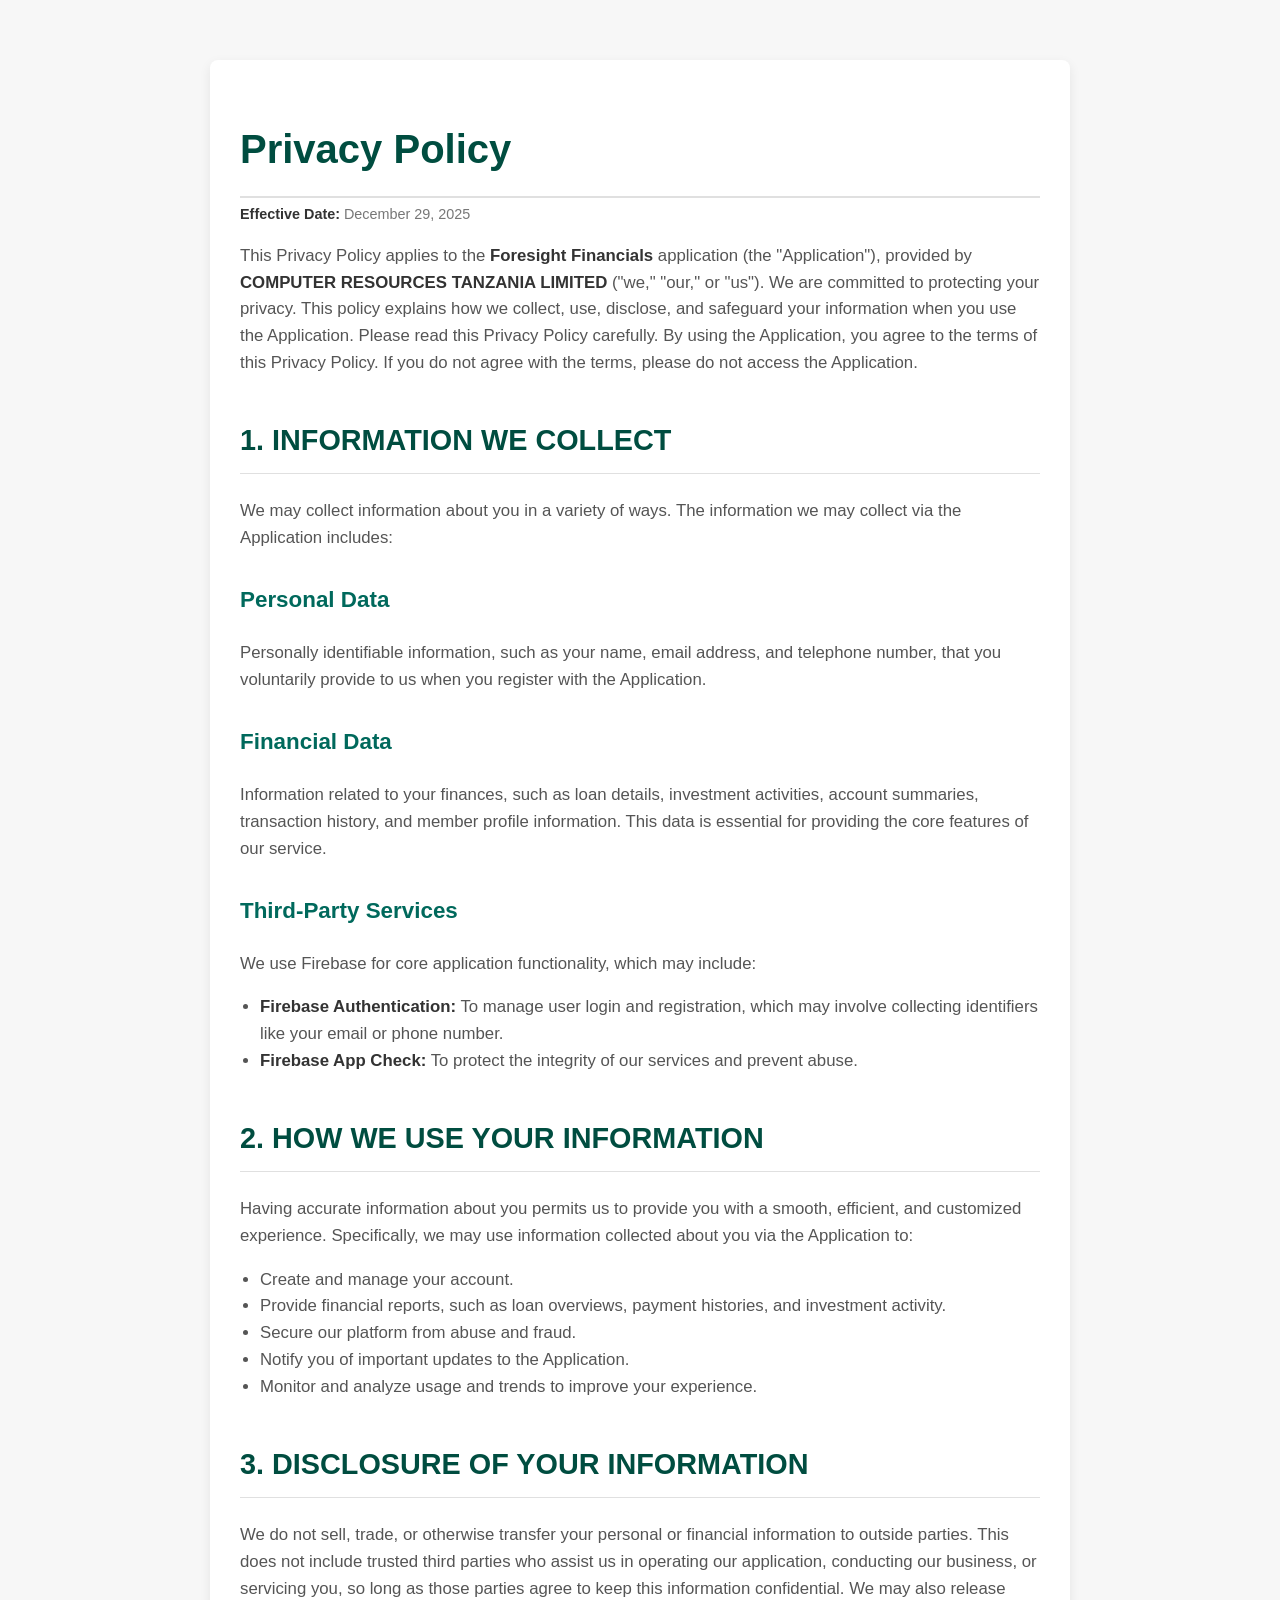
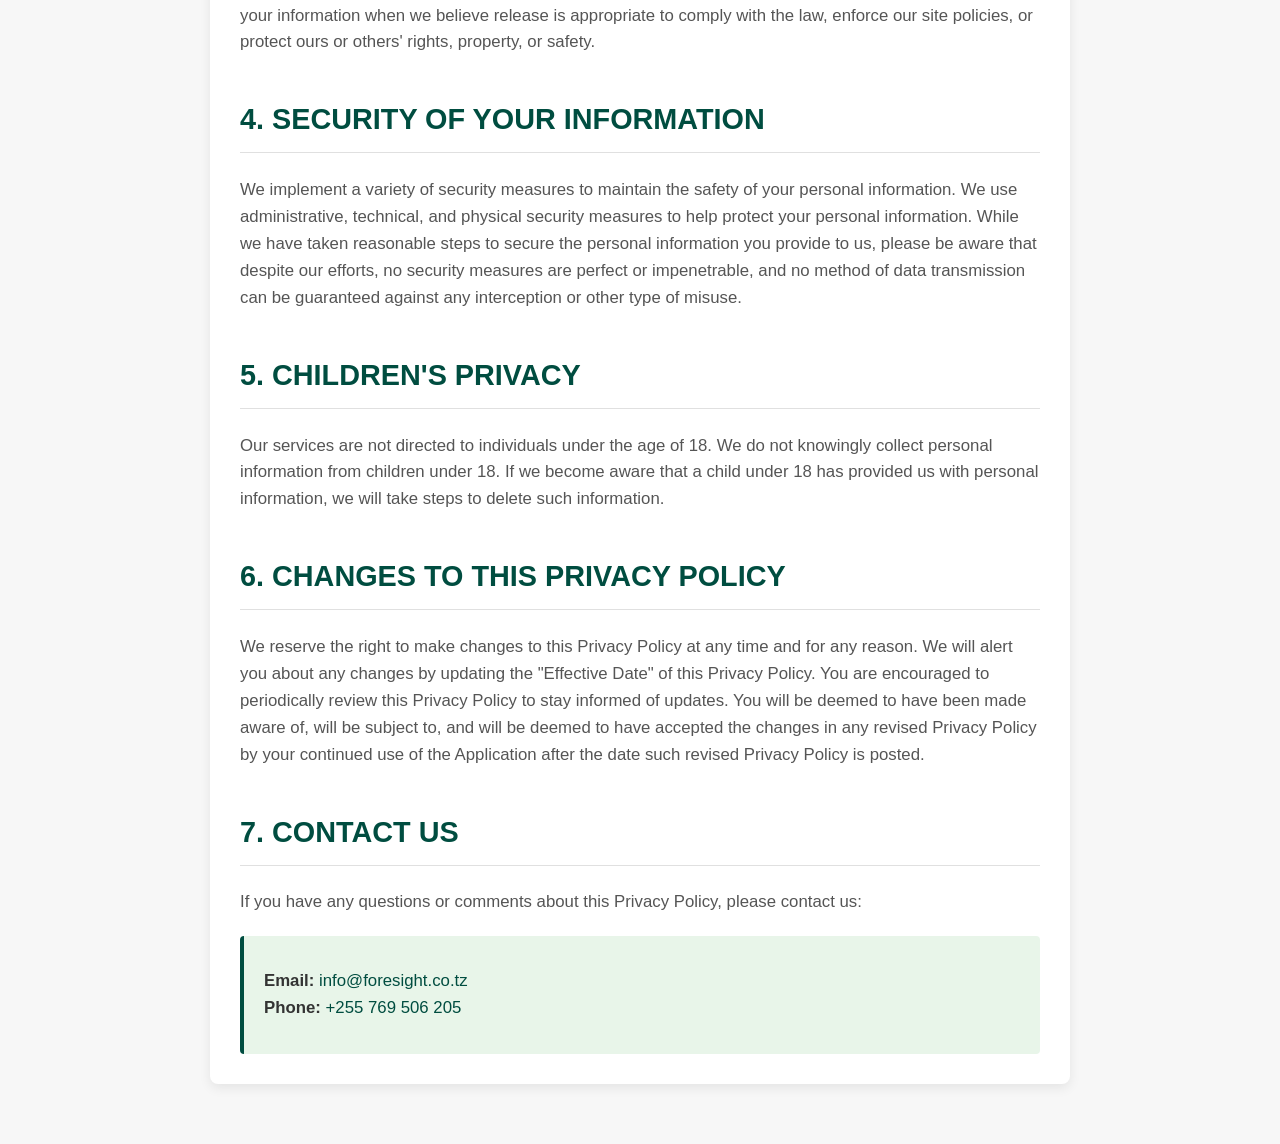
==== docs/common/index.html @ 89adc868 "chore: Move privacy policies to docs directory - Relocate common/index.html to docs/common/index.htm" ====
<!DOCTYPE html>
<html lang="en">
<head>
    <meta charset="UTF-8">
    <meta name="viewport" content="width=device-width, initial-scale=1.0">
    <title>Privacy Policy</title>
    <style>
        body {
            font-family: -apple-system, BlinkMacSystemFont, "Segoe UI", Roboto, "Helvetica Neue", Arial, sans-serif;
            line-height: 1.6;
            color: #333;
            background-color: #f7f7f7;
            margin: 0;
            padding: 20px;
        }
        .container {
            max-width: 800px;
            margin: 40px auto;
            padding: 30px;
            background-color: #ffffff;
            border-radius: 8px;
            box-shadow: 0 4px 12px rgba(0,0,0,0.08);
        }
        h1, h2, h3 {
            color: #004d40;
            font-weight: 600;
        }
        h1 {
            font-size: 2.5em;
            border-bottom: 2px solid #e0e0e0;
            padding-bottom: 15px;
            margin-bottom: 20px;
        }
        h2 {
            font-size: 1.8em;
            margin-top: 40px;
            border-bottom: 1px solid #e0e0e0;
            padding-bottom: 10px;
        }
        h3 {
            font-size: 1.4em;
            color: #00695c;
            margin-top: 30px;
        }
        p, li {
            font-size: 1.05em;
            color: #555;
        }
        ul {
            list-style-type: disc;
            padding-left: 20px;
        }
        strong {
            color: #333;
        }
        .last-updated {
            font-size: 0.9em;
            color: #777;
            margin-top: -15px;
        }
        .contact-info {
            background-color: #e8f5e9;
            border-left: 4px solid #004d40;
            padding: 15px 20px;
            margin-top: 20px;
            border-radius: 4px;
        }
        .contact-info a {
            color: #004d40;
            text-decoration: none;
        }
        .contact-info a:hover {
            text-decoration: underline;
        }
    </style>
</head>
<body>
    <div class="container">
        <h1>Privacy Policy</h1>
        <p class="last-updated"><strong>Effective Date:</strong> December 29, 2025</p>

        <p>This Privacy Policy applies to the <strong>Foresight Financials</strong> application (the "Application"), provided by <strong>COMPUTER RESOURCES TANZANIA LIMITED</strong> ("we," "our," or "us"). We are committed to protecting your privacy. This policy explains how we collect, use, disclose, and safeguard your information when you use the Application. Please read this Privacy Policy carefully. By using the Application, you agree to the terms of this Privacy Policy. If you do not agree with the terms, please do not access the Application.</p>
        
        <h2>1. INFORMATION WE COLLECT</h2>
        <p>We may collect information about you in a variety of ways. The information we may collect via the Application includes:</p>
        
        <h3>Personal Data</h3>
        <p>Personally identifiable information, such as your name, email address, and telephone number, that you voluntarily provide to us when you register with the Application.</p>

        <h3>Financial Data</h3>
        <p>Information related to your finances, such as loan details, investment activities, account summaries, transaction history, and member profile information. This data is essential for providing the core features of our service.</p>

        <h3>Third-Party Services</h3>
        <p>We use Firebase for core application functionality, which may include:</p>
        <ul>
            <li><strong>Firebase Authentication:</strong> To manage user login and registration, which may involve collecting identifiers like your email or phone number.</li>
            <li><strong>Firebase App Check:</strong> To protect the integrity of our services and prevent abuse.</li>
        </ul>

        <h2>2. HOW WE USE YOUR INFORMATION</h2>
        <p>Having accurate information about you permits us to provide you with a smooth, efficient, and customized experience. Specifically, we may use information collected about you via the Application to:</p>
        <ul>
            <li>Create and manage your account.</li>
            <li>Provide financial reports, such as loan overviews, payment histories, and investment activity.</li>
            <li>Secure our platform from abuse and fraud.</li>
            <li>Notify you of important updates to the Application.</li>
            <li>Monitor and analyze usage and trends to improve your experience.</li>
        </ul>

        <h2>3. DISCLOSURE OF YOUR INFORMATION</h2>
        <p>We do not sell, trade, or otherwise transfer your personal or financial information to outside parties. This does not include trusted third parties who assist us in operating our application, conducting our business, or servicing you, so long as those parties agree to keep this information confidential. We may also release your information when we believe release is appropriate to comply with the law, enforce our site policies, or protect ours or others' rights, property, or safety.</p>

        <h2>4. SECURITY OF YOUR INFORMATION</h2>
        <p>We implement a variety of security measures to maintain the safety of your personal information. We use administrative, technical, and physical security measures to help protect your personal information. While we have taken reasonable steps to secure the personal information you provide to us, please be aware that despite our efforts, no security measures are perfect or impenetrable, and no method of data transmission can be guaranteed against any interception or other type of misuse.</p>

        <h2>5. CHILDREN'S PRIVACY</h2>
        <p>Our services are not directed to individuals under the age of 18. We do not knowingly collect personal information from children under 18. If we become aware that a child under 18 has provided us with personal information, we will take steps to delete such information.</p>
        
        <h2>6. CHANGES TO THIS PRIVACY POLICY</h2>
        <p>We reserve the right to make changes to this Privacy Policy at any time and for any reason. We will alert you about any changes by updating the "Effective Date" of this Privacy Policy. You are encouraged to periodically review this Privacy Policy to stay informed of updates. You will be deemed to have been made aware of, will be subject to, and will be deemed to have accepted the changes in any revised Privacy Policy by your continued use of the Application after the date such revised Privacy Policy is posted.</p>
        
        <h2>7. CONTACT US</h2>
        <p>If you have any questions or comments about this Privacy Policy, please contact us:</p>
        <div class="contact-info">
             <p><strong>Email:</strong> <a href="mailto:info@foresight.co.tz">info@foresight.co.tz</a><br>
                <strong>Phone:</strong> <a href="tel:+255769506205">+255 769 506 205</a></p>
        </div>
    </div>
</body>
</html>
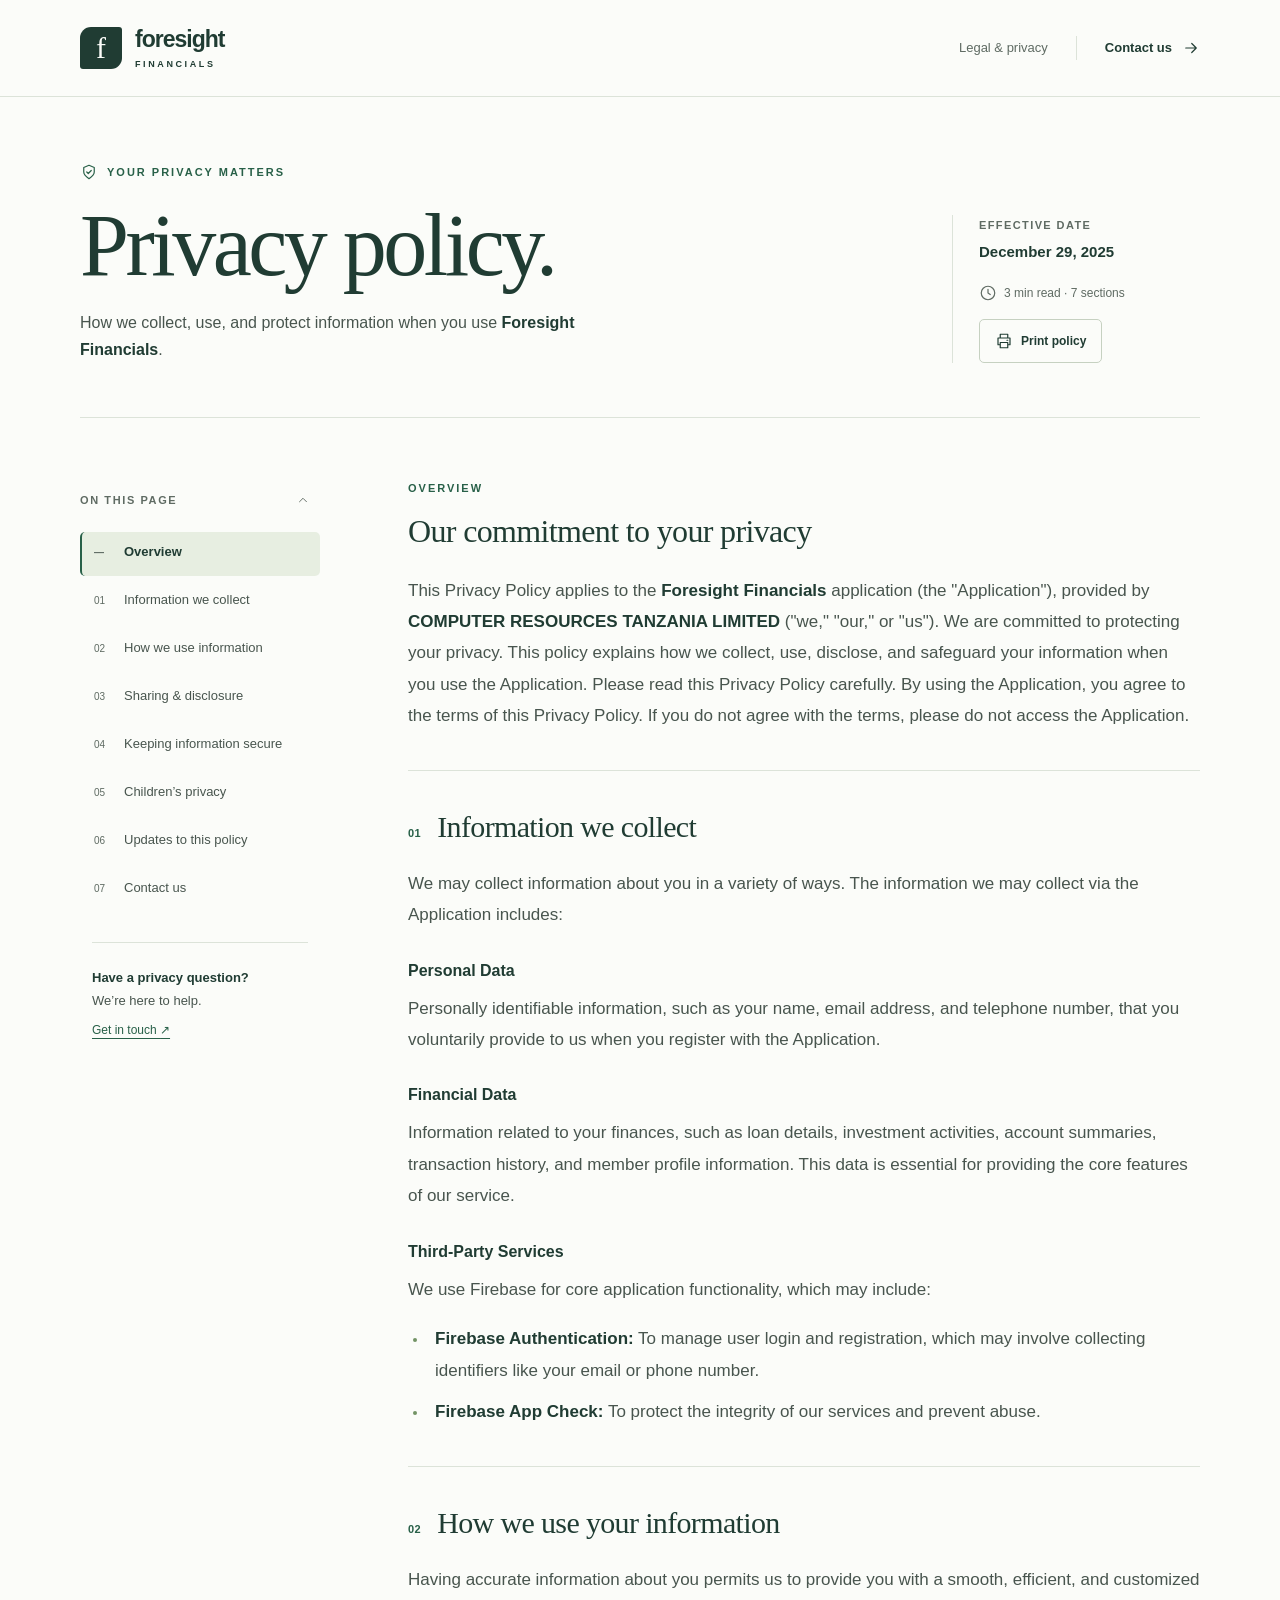
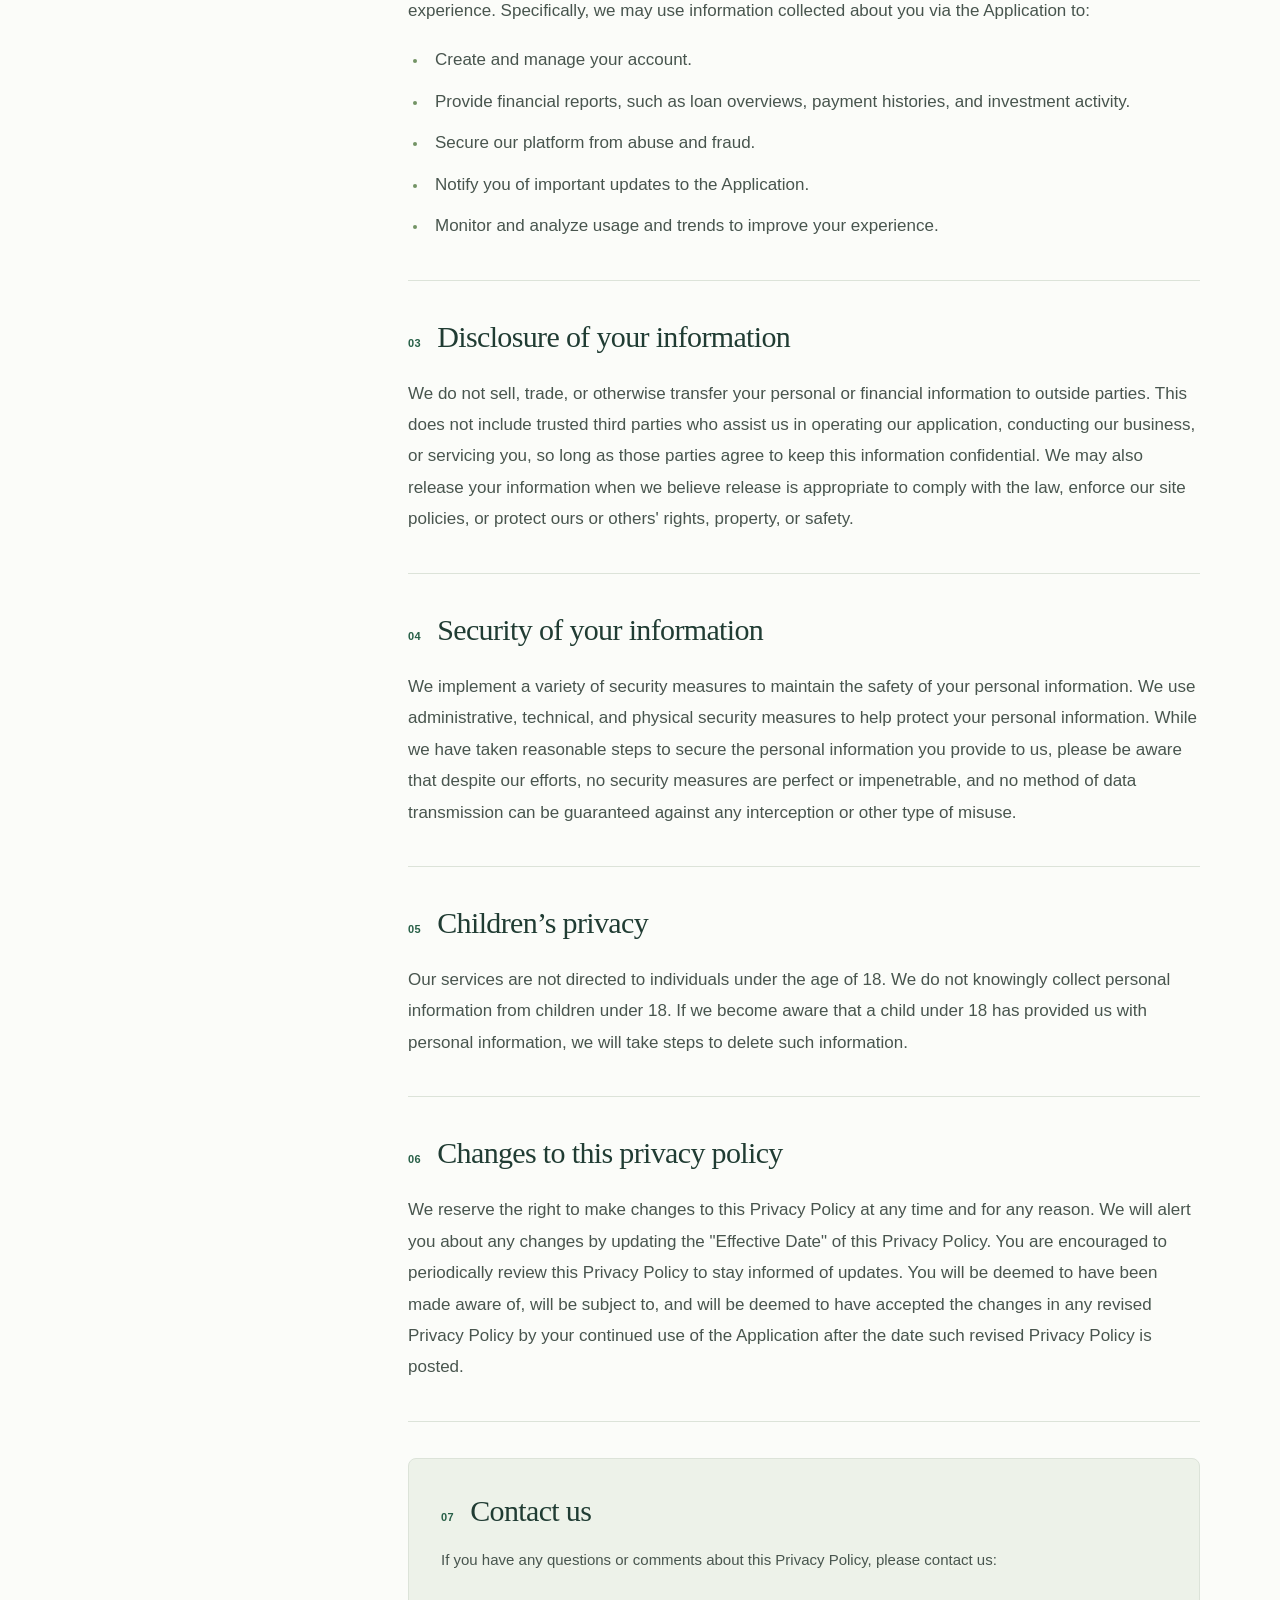
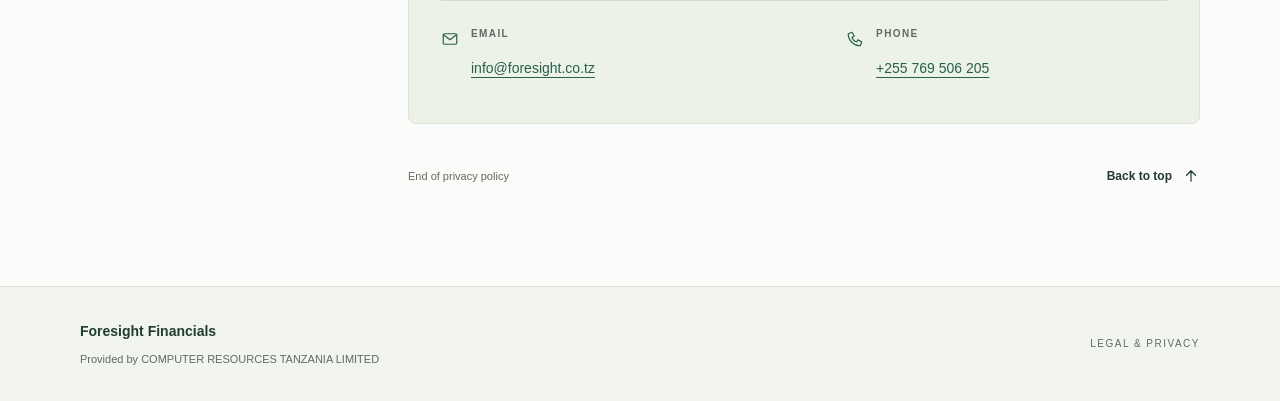
==== commit a7b99c1f: "feat: redesign policy pages with shared responsive styling" ====
--- a/docs/common/index.html
+++ b/docs/common/index.html
@@ -3,128 +3,178 @@
 <head>
     <meta charset="UTF-8">
     <meta name="viewport" content="width=device-width, initial-scale=1.0">
-    <title>Privacy Policy</title>
-    <style>
-        body {
-            font-family: -apple-system, BlinkMacSystemFont, "Segoe UI", Roboto, "Helvetica Neue", Arial, sans-serif;
-            line-height: 1.6;
-            color: #333;
-            background-color: #f7f7f7;
-            margin: 0;
-            padding: 20px;
-        }
-        .container {
-            max-width: 800px;
-            margin: 40px auto;
-            padding: 30px;
-            background-color: #ffffff;
-            border-radius: 8px;
-            box-shadow: 0 4px 12px rgba(0,0,0,0.08);
-        }
-        h1, h2, h3 {
-            color: #004d40;
-            font-weight: 600;
-        }
-        h1 {
-            font-size: 2.5em;
-            border-bottom: 2px solid #e0e0e0;
-            padding-bottom: 15px;
-            margin-bottom: 20px;
-        }
-        h2 {
-            font-size: 1.8em;
-            margin-top: 40px;
-            border-bottom: 1px solid #e0e0e0;
-            padding-bottom: 10px;
-        }
-        h3 {
-            font-size: 1.4em;
-            color: #00695c;
-            margin-top: 30px;
-        }
-        p, li {
-            font-size: 1.05em;
-            color: #555;
-        }
-        ul {
-            list-style-type: disc;
-            padding-left: 20px;
-        }
-        strong {
-            color: #333;
-        }
-        .last-updated {
-            font-size: 0.9em;
-            color: #777;
-            margin-top: -15px;
-        }
-        .contact-info {
-            background-color: #e8f5e9;
-            border-left: 4px solid #004d40;
-            padding: 15px 20px;
-            margin-top: 20px;
-            border-radius: 4px;
-        }
-        .contact-info a {
-            color: #004d40;
-            text-decoration: none;
-        }
-        .contact-info a:hover {
-            text-decoration: underline;
-        }
-    </style>
+    <meta name="description" content="Read the privacy policy for Foresight Financials, including how personal and financial information is collected, used, shared, and protected.">
+    <meta name="theme-color" content="#203c33">
+    <title>Privacy Policy | Foresight Financials</title>
+    <link rel="icon" href="../assets/favicon.svg" type="image/svg+xml">
+    <link rel="stylesheet" href="../assets/policy.css">
+    <script src="../assets/policy.js" defer></script>
 </head>
-<body>
-    <div class="container">
-        <h1>Privacy Policy</h1>
-        <p class="last-updated"><strong>Effective Date:</strong> December 29, 2025</p>
+<body id="top">
+    <a class="skip-link" href="#main-content">Skip to policy</a>
+    <header class="site-header">
+        <div class="wrap header-inner">
+            <a class="brand" href="../common/" aria-label="Foresight Financials privacy policy">
+                <span class="brand-mark" aria-hidden="true">f</span>
+                <span class="brand-name">foresight<small>Financials</small></span>
+            </a>
+            <div class="header-links">
+                <span class="header-label">Legal &amp; privacy</span>
+                <a class="text-link" href="#contact">Contact us <svg class="icon" viewBox="0 0 24 24" aria-hidden="true"><path d="M5 12h14m-6-6 6 6-6 6"/></svg></a>
+            </div>
+        </div>
+    </header>
 
-        <p>This Privacy Policy applies to the <strong>Foresight Financials</strong> application (the "Application"), provided by <strong>COMPUTER RESOURCES TANZANIA LIMITED</strong> ("we," "our," or "us"). We are committed to protecting your privacy. This policy explains how we collect, use, disclose, and safeguard your information when you use the Application. Please read this Privacy Policy carefully. By using the Application, you agree to the terms of this Privacy Policy. If you do not agree with the terms, please do not access the Application.</p>
-        
-        <h2>1. INFORMATION WE COLLECT</h2>
-        <p>We may collect information about you in a variety of ways. The information we may collect via the Application includes:</p>
-        
-        <h3>Personal Data</h3>
-        <p>Personally identifiable information, such as your name, email address, and telephone number, that you voluntarily provide to us when you register with the Application.</p>
+    <main id="main-content" tabindex="-1">
+        <div class="wrap">
+            <header class="hero" aria-labelledby="policy-title">
+                <p class="eyebrow"><svg class="icon" viewBox="0 0 24 24" aria-hidden="true"><path d="m12 3 7 3v6c0 4-7 9-7 9s-7-5-7-9V6z"/><path d="m9 12 2 2 4-4"/></svg> Your privacy matters</p>
+                <div class="hero-grid">
+                    <div>
+                        <h1 id="policy-title">Privacy policy.</h1>
+                        <p class="hero-description">How we collect, use, and protect information when you use <span class="application-name">Foresight Financials</span>.</p>
+                    </div>
+                    <div class="policy-meta">
+                        <dl>
+                            <dt>Effective date</dt>
+                            <dd><time datetime="2025-12-29">December 29, 2025</time></dd>
+                        </dl>
+                        <p class="reading-time"><svg class="icon" viewBox="0 0 24 24" aria-hidden="true"><circle cx="12" cy="12" r="9"/><path d="M12 7v5l3 2"/></svg> 3 min read · 7 sections</p>
+                        <button class="print-button" type="button" data-print hidden><svg class="icon" viewBox="0 0 24 24" aria-hidden="true"><path d="M7 8V3h10v5M7 17H4V8h16v9h-3M7 14h10v7H7z"/><path d="M16 11h1"/></svg> Print policy</button>
+                    </div>
+                </div>
+            </header>
 
-        <h3>Financial Data</h3>
-        <p>Information related to your finances, such as loan details, investment activities, account summaries, transaction history, and member profile information. This data is essential for providing the core features of our service.</p>
+            <div class="reading-layout">
+                <aside class="sidebar" aria-label="Policy navigation">
+                    <details class="contents" open>
+                        <summary>On this page <svg class="icon" viewBox="0 0 24 24" aria-hidden="true"><path d="m6 9 6 6 6-6"/></svg></summary>
+                        <nav aria-label="Policy sections">
+                            <ol>
+                        <li><a href="#overview" aria-current="location"><span class="nav-number" aria-hidden="true">—</span><span>Overview</span></a></li>
+                        <li><a href="#information-we-collect"><span class="nav-number" aria-hidden="true">01</span><span>Information we collect</span></a></li>
+                        <li><a href="#how-we-use-information"><span class="nav-number" aria-hidden="true">02</span><span>How we use information</span></a></li>
+                        <li><a href="#disclosure"><span class="nav-number" aria-hidden="true">03</span><span>Sharing & disclosure</span></a></li>
+                        <li><a href="#security"><span class="nav-number" aria-hidden="true">04</span><span>Keeping information secure</span></a></li>
+                        <li><a href="#children"><span class="nav-number" aria-hidden="true">05</span><span>Children’s privacy</span></a></li>
+                        <li><a href="#policy-changes"><span class="nav-number" aria-hidden="true">06</span><span>Updates to this policy</span></a></li>
+                        <li><a href="#contact"><span class="nav-number" aria-hidden="true">07</span><span>Contact us</span></a></li>
+                            </ol>
+                        </nav>
+                    </details>
+                    <div class="sidebar-note">
+                        <p><strong>Have a privacy question?</strong><br>We’re here to help.</p>
+                        <a href="#contact">Get in touch <span aria-hidden="true">↗</span></a>
+                    </div>
+                </aside>
 
-        <h3>Third-Party Services</h3>
-        <p>We use Firebase for core application functionality, which may include:</p>
-        <ul>
-            <li><strong>Firebase Authentication:</strong> To manage user login and registration, which may involve collecting identifiers like your email or phone number.</li>
-            <li><strong>Firebase App Check:</strong> To protect the integrity of our services and prevent abuse.</li>
-        </ul>
+                <article class="policy-document" aria-label="Foresight Financials privacy policy">
+                    <section class="policy-section overview" id="overview" aria-labelledby="overview-title" tabindex="-1">
+                        <p class="eyebrow">Overview</p>
+                        <h2 id="overview-title">Our commitment to your privacy</h2>
+                        <p>This Privacy Policy applies to the <strong>Foresight Financials</strong> application (the "Application"), provided by <strong>COMPUTER RESOURCES TANZANIA LIMITED</strong> ("we," "our," or "us"). We are committed to protecting your privacy. This policy explains how we collect, use, disclose, and safeguard your information when you use the Application. Please read this Privacy Policy carefully. By using the Application, you agree to the terms of this Privacy Policy. If you do not agree with the terms, please do not access the Application.</p>
+                    </section>
 
-        <h2>2. HOW WE USE YOUR INFORMATION</h2>
-        <p>Having accurate information about you permits us to provide you with a smooth, efficient, and customized experience. Specifically, we may use information collected about you via the Application to:</p>
-        <ul>
-            <li>Create and manage your account.</li>
-            <li>Provide financial reports, such as loan overviews, payment histories, and investment activity.</li>
-            <li>Secure our platform from abuse and fraud.</li>
-            <li>Notify you of important updates to the Application.</li>
-            <li>Monitor and analyze usage and trends to improve your experience.</li>
-        </ul>
+                <section class="policy-section" id="information-we-collect" aria-labelledby="information-we-collect-title" tabindex="-1">
+                    <div class="section-heading">
+                        <span class="section-number" aria-hidden="true">01</span>
+                        <h2 id="information-we-collect-title">Information we collect</h2>
+                    </div>
+                    <p>We may collect information about you in a variety of ways. The information we may collect via the Application includes:</p>
+                    <h3>Personal Data</h3>
+                    <p>Personally identifiable information, such as your name, email address, and telephone number, that you voluntarily provide to us when you register with the Application.</p>
+                    <h3>Financial Data</h3>
+                    <p>Information related to your finances, such as loan details, investment activities, account summaries, transaction history, and member profile information. This data is essential for providing the core features of our service.</p>
+                    <h3>Third-Party Services</h3>
+                    <p>We use Firebase for core application functionality, which may include:</p>
+                    <ul>
+                    <li><strong>Firebase Authentication:</strong> To manage user login and registration, which may involve collecting identifiers like your email or phone number.</li>
+                    <li><strong>Firebase App Check:</strong> To protect the integrity of our services and prevent abuse.</li>
+                    </ul>
+                </section>
 
-        <h2>3. DISCLOSURE OF YOUR INFORMATION</h2>
-        <p>We do not sell, trade, or otherwise transfer your personal or financial information to outside parties. This does not include trusted third parties who assist us in operating our application, conducting our business, or servicing you, so long as those parties agree to keep this information confidential. We may also release your information when we believe release is appropriate to comply with the law, enforce our site policies, or protect ours or others' rights, property, or safety.</p>
+                <section class="policy-section" id="how-we-use-information" aria-labelledby="how-we-use-information-title" tabindex="-1">
+                    <div class="section-heading">
+                        <span class="section-number" aria-hidden="true">02</span>
+                        <h2 id="how-we-use-information-title">How we use your information</h2>
+                    </div>
+                    <p>Having accurate information about you permits us to provide you with a smooth, efficient, and customized experience. Specifically, we may use information collected about you via the Application to:</p>
+                    <ul>
+                    <li>Create and manage your account.</li>
+                    <li>Provide financial reports, such as loan overviews, payment histories, and investment activity.</li>
+                    <li>Secure our platform from abuse and fraud.</li>
+                    <li>Notify you of important updates to the Application.</li>
+                    <li>Monitor and analyze usage and trends to improve your experience.</li>
+                    </ul>
+                </section>
 
-        <h2>4. SECURITY OF YOUR INFORMATION</h2>
-        <p>We implement a variety of security measures to maintain the safety of your personal information. We use administrative, technical, and physical security measures to help protect your personal information. While we have taken reasonable steps to secure the personal information you provide to us, please be aware that despite our efforts, no security measures are perfect or impenetrable, and no method of data transmission can be guaranteed against any interception or other type of misuse.</p>
+                <section class="policy-section" id="disclosure" aria-labelledby="disclosure-title" tabindex="-1">
+                    <div class="section-heading">
+                        <span class="section-number" aria-hidden="true">03</span>
+                        <h2 id="disclosure-title">Disclosure of your information</h2>
+                    </div>
+                    <p>We do not sell, trade, or otherwise transfer your personal or financial information to outside parties. This does not include trusted third parties who assist us in operating our application, conducting our business, or servicing you, so long as those parties agree to keep this information confidential. We may also release your information when we believe release is appropriate to comply with the law, enforce our site policies, or protect ours or others' rights, property, or safety.</p>
+                </section>
 
-        <h2>5. CHILDREN'S PRIVACY</h2>
-        <p>Our services are not directed to individuals under the age of 18. We do not knowingly collect personal information from children under 18. If we become aware that a child under 18 has provided us with personal information, we will take steps to delete such information.</p>
-        
-        <h2>6. CHANGES TO THIS PRIVACY POLICY</h2>
-        <p>We reserve the right to make changes to this Privacy Policy at any time and for any reason. We will alert you about any changes by updating the "Effective Date" of this Privacy Policy. You are encouraged to periodically review this Privacy Policy to stay informed of updates. You will be deemed to have been made aware of, will be subject to, and will be deemed to have accepted the changes in any revised Privacy Policy by your continued use of the Application after the date such revised Privacy Policy is posted.</p>
-        
-        <h2>7. CONTACT US</h2>
-        <p>If you have any questions or comments about this Privacy Policy, please contact us:</p>
-        <div class="contact-info">
-             <p><strong>Email:</strong> <a href="mailto:info@foresight.co.tz">info@foresight.co.tz</a><br>
-                <strong>Phone:</strong> <a href="tel:+255769506205">+255 769 506 205</a></p>
+                <section class="policy-section" id="security" aria-labelledby="security-title" tabindex="-1">
+                    <div class="section-heading">
+                        <span class="section-number" aria-hidden="true">04</span>
+                        <h2 id="security-title">Security of your information</h2>
+                    </div>
+                    <p>We implement a variety of security measures to maintain the safety of your personal information. We use administrative, technical, and physical security measures to help protect your personal information. While we have taken reasonable steps to secure the personal information you provide to us, please be aware that despite our efforts, no security measures are perfect or impenetrable, and no method of data transmission can be guaranteed against any interception or other type of misuse.</p>
+                </section>
+
+                <section class="policy-section" id="children" aria-labelledby="children-title" tabindex="-1">
+                    <div class="section-heading">
+                        <span class="section-number" aria-hidden="true">05</span>
+                        <h2 id="children-title">Children’s privacy</h2>
+                    </div>
+                    <p>Our services are not directed to individuals under the age of 18. We do not knowingly collect personal information from children under 18. If we become aware that a child under 18 has provided us with personal information, we will take steps to delete such information.</p>
+                </section>
+
+                <section class="policy-section" id="policy-changes" aria-labelledby="policy-changes-title" tabindex="-1">
+                    <div class="section-heading">
+                        <span class="section-number" aria-hidden="true">06</span>
+                        <h2 id="policy-changes-title">Changes to this privacy policy</h2>
+                    </div>
+                    <p>We reserve the right to make changes to this Privacy Policy at any time and for any reason. We will alert you about any changes by updating the "Effective Date" of this Privacy Policy. You are encouraged to periodically review this Privacy Policy to stay informed of updates. You will be deemed to have been made aware of, will be subject to, and will be deemed to have accepted the changes in any revised Privacy Policy by your continued use of the Application after the date such revised Privacy Policy is posted.</p>
+                </section>
+
+                <section class="policy-section contact-section" id="contact" aria-labelledby="contact-title" tabindex="-1">
+                    <div class="section-heading">
+                        <span class="section-number" aria-hidden="true">07</span>
+                        <h2 id="contact-title">Contact us</h2>
+                    </div>
+                    <p>If you have any questions or comments about this Privacy Policy, please contact us:</p>
+                    <div class="contact-info">
+                        <div class="contact-method">
+                            <svg class="icon" viewBox="0 0 24 24" aria-hidden="true"><rect x="3" y="5" width="18" height="14" rx="2"/><path d="m3 6 9 7 9-7"/></svg>
+                            <dl><dt>Email</dt><dd><a href="mailto:info@foresight.co.tz">info@foresight.co.tz</a></dd></dl>
+                        </div>
+                        <div class="contact-method">
+                            <svg class="icon" viewBox="0 0 24 24" aria-hidden="true"><path d="m8 3 3 5-3 2c1 3 3 5 6 6l2-3 5 3-2 5C10 21 3 14 3 5z"/></svg>
+                            <dl><dt>Phone</dt><dd><a href="tel:+255769506205">+255 769 506 205</a></dd></dl>
+                        </div>
+                    </div>
+                </section>
+
+                    <div class="document-end">
+                        <span>End of privacy policy</span>
+                        <a class="text-link" href="#top">Back to top <svg class="icon" viewBox="0 0 24 24" aria-hidden="true"><path d="M12 19V5m-6 6 6-6 6 6"/></svg></a>
+                    </div>
+                </article>
+            </div>
         </div>
-    </div>
+    </main>
+
+    <footer class="site-footer">
+        <div class="wrap footer-inner">
+            <div>
+                <p class="footer-brand">Foresight Financials</p>
+                <p class="footer-note">Provided by COMPUTER RESOURCES TANZANIA LIMITED</p>
+            </div>
+            <p class="footer-label">Legal &amp; privacy</p>
+        </div>
+    </footer>
 </body>
-</html>+</html>
--- a/docs/assets/policy.css
+++ b/docs/assets/policy.css
@@ -0,0 +1,195 @@
+:root {
+    color-scheme: light;
+    --paper: #fbfcf9;
+    --ink: #203c33;
+    --body: #48554e;
+    --muted: #5f6b63;
+    --green: #286048;
+    --tint: #edf2e9;
+    --line: #dce3d9;
+    --serif: Georgia, "Times New Roman", serif;
+    --sans: -apple-system, BlinkMacSystemFont, "Segoe UI", Roboto, "Helvetica Neue", Arial, sans-serif;
+}
+
+*, *::before, *::after { box-sizing: border-box; }
+html { scroll-behavior: smooth; scroll-padding-top: 32px; }
+body { margin: 0; background: var(--paper); color: var(--body); font: 17px/1.85 var(--sans); -webkit-font-smoothing: antialiased; }
+::selection { background: #d9e8ce; color: var(--ink); }
+[hidden] { display: none !important; }
+a { color: var(--green); text-underline-offset: 4px; text-decoration-thickness: 1px; }
+a:hover { text-decoration-thickness: 2px; }
+button, summary { font: inherit; }
+button, a, summary { -webkit-tap-highlight-color: transparent; }
+:focus-visible { outline: 3px solid var(--green); outline-offset: 5px; border-radius: 3px; }
+.wrap { width: min(1120px, calc(100% - 96px)); margin-inline: auto; }
+.skip-link { position: fixed; top: 12px; left: 16px; z-index: 10; padding: 10px 18px; background: var(--ink); color: white; transform: translateY(-160%); }
+.skip-link:focus { transform: translateY(0); }
+.site-header { border-bottom: 1px solid var(--line); }
+.header-inner { min-height: 96px; display: flex; align-items: center; justify-content: space-between; gap: 24px; }
+.brand { display: inline-flex; align-items: center; gap: 13px; color: var(--ink); text-decoration: none; }
+.brand-mark { display: grid; place-items: center; width: 42px; height: 42px; background: var(--ink); color: var(--paper); border-radius: 11px 3px 11px 3px; font: 30px/1 var(--serif); }
+.brand-name { font-size: 23px; font-weight: 650; letter-spacing: -1px; line-height: 1.2; }
+.brand-name small { display: block; margin-top: 5px; font-size: 9px; font-weight: 600; letter-spacing: 2.6px; text-transform: uppercase; }
+.header-links { display: flex; gap: 28px; align-items: center; font-size: 13px; }
+.header-label { color: var(--muted); border-right: 1px solid var(--line); padding-right: 28px; }
+.text-link { display: inline-flex; align-items: center; gap: 10px; min-height: 44px; color: var(--ink); text-decoration: none; font-weight: 600; }
+.text-link:hover { text-decoration: underline; }
+.icon { display: inline-block; width: 18px; height: 18px; flex-shrink: 0; fill: none; stroke: currentColor; stroke-width: 1.6; stroke-linecap: round; stroke-linejoin: round; }
+.hero { padding-block: 66px 54px; border-bottom: 1px solid var(--line); }
+.eyebrow { margin: 0; color: var(--green); font-size: 11px; line-height: 1.5; font-weight: 650; letter-spacing: 2px; text-transform: uppercase; }
+.hero .eyebrow { display: flex; align-items: center; gap: 9px; }
+.hero-grid { display: grid; grid-template-columns: minmax(0, 1fr) 248px; gap: 64px; align-items: end; }
+h1 { margin: 17px 0 16px; color: var(--ink); font: 400 clamp(48px, 7vw, 88px)/1.08 var(--serif); letter-spacing: -3.5px; }
+.hero-description { margin: 0; max-width: 540px; font-size: 16px; line-height: 1.7; }
+.application-name { color: var(--ink); font-weight: 600; }
+.policy-meta { padding-left: 26px; border-left: 1px solid var(--line); }
+.policy-meta dl { margin: 0 0 16px; }
+.policy-meta dt { color: var(--muted); font-size: 11px; font-weight: 600; letter-spacing: 1.4px; text-transform: uppercase; }
+.policy-meta dd { margin: 3px 0 8px; color: var(--ink); font-size: 15px; font-weight: 550; }
+.reading-time { margin: 0; display: flex; align-items: center; gap: 7px; color: var(--muted); font-size: 12px; }
+.print-button { display: inline-flex; align-items: center; gap: 8px; min-height: 44px; margin-top: 15px; padding: 8px 15px; border: 1px solid #c6d1c1; border-radius: 5px; background: transparent; color: var(--ink); font-size: 12px; font-weight: 600; cursor: pointer; transition: background .15s; }
+.print-button:hover { background: var(--tint); }
+.reading-layout { display: grid; grid-template-columns: 248px minmax(0, 1fr); column-gap: 80px; align-items: start; padding-block: 56px 88px; }
+.sidebar { position: sticky; top: 32px; max-height: calc(100vh - 64px); overflow-y: auto; scrollbar-width: thin; padding: 4px 8px 8px 0; }
+.contents summary { display: flex; align-items: center; justify-content: space-between; gap: 10px; min-height: 44px; padding: 0 10px 0 0; color: var(--muted); font-size: 11px; font-weight: 650; letter-spacing: 1.6px; text-transform: uppercase; list-style: none; cursor: pointer; }
+.contents summary::-webkit-details-marker { display: none; }
+.contents summary .icon { width: 14px; height: 14px; transition: transform .15s; }
+.contents[open] summary .icon { transform: rotate(180deg); }
+.contents ol { margin: 10px 0 0; padding: 0; list-style: none; }
+.contents li + li { margin-top: 4px; }
+.contents a { display: flex; gap: 12px; align-items: baseline; min-height: 44px; padding: 10px 12px; border-radius: 5px; color: var(--body); font-size: 13px; line-height: 1.5; text-decoration: none; border-left: 2px solid transparent; }
+.contents a:hover { background: #f0f3ed; color: var(--ink); }
+.contents a[aria-current="location"] { color: var(--ink); background: #e7eee1; border-left-color: var(--green); font-weight: 600; }
+.nav-number { flex: 0 0 18px; color: var(--muted); font-size: 10px; font-variant-numeric: tabular-nums; }
+.sidebar-note { margin: 30px 12px 0; padding-top: 24px; border-top: 1px solid var(--line); font-size: 13px; line-height: 1.7; }
+.sidebar-note p { margin: 0 0 7px; }
+.sidebar-note strong { font-weight: 600; color: var(--ink); }
+.sidebar-note a { font-size: 12px; }
+.policy-document { min-width: 0; }
+.policy-section { padding-block: 36px 38px; border-bottom: 1px solid var(--line); scroll-margin-top: 32px; }
+.policy-section:first-child { padding-top: 0; }
+.policy-section:last-child { border-bottom: 0; padding-bottom: 0; }
+.section-heading { display: flex; align-items: baseline; gap: 16px; margin: 0 0 22px; }
+.section-number { flex: 0 0 auto; color: var(--green); font-size: 11px; font-weight: 600; font-variant-numeric: tabular-nums; letter-spacing: .5px; }
+h2 { margin: 0; color: var(--ink); font: 400 30px/1.3 var(--serif); letter-spacing: -.65px; text-wrap: pretty; }
+.overview .eyebrow { margin: 6px 0 14px; }
+.overview h2 { margin-bottom: 22px; font-size: 32px; }
+.policy-section p { margin: 0 0 18px; }
+.policy-section p:last-child { margin-bottom: 0; }
+.policy-section strong { font-weight: 600; color: var(--ink); }
+h3 { margin: 28px 0 10px; color: var(--ink); font-size: 16px; line-height: 1.5; font-weight: 650; }
+.policy-section ul { margin: 18px 0 0; padding-left: 20px; }
+.policy-section li { padding-left: 7px; }
+.policy-section li + li { margin-top: 10px; }
+.policy-section li::marker { color: #729365; font-size: .75em; }
+.contact-section { margin-top: 36px; padding: 32px !important; background: var(--tint); border: 1px solid var(--line) !important; border-radius: 8px; }
+.contact-section .section-heading { margin-bottom: 16px; }
+.contact-section > p { font-size: 15px; }
+.contact-info { display: grid; grid-template-columns: minmax(0, 1.2fr) minmax(0, 1fr); gap: 20px; margin-top: 26px; padding-top: 24px; border-top: 1px solid #d3ddce; }
+.contact-method { display: flex; gap: 12px; align-items: flex-start; min-width: 0; }
+.contact-method > .icon { margin-top: 5px; color: var(--green); }
+.contact-method dl { margin: 0; }
+.contact-method dt { font-size: 10px; color: var(--muted); font-weight: 600; text-transform: uppercase; letter-spacing: 1.4px; }
+.contact-method dd { margin: 4px 0 0; font-size: 14px; }
+.contact-method a { display: inline-flex; align-items: center; min-height: 44px; overflow-wrap: anywhere; }
+.document-end { display: flex; justify-content: space-between; align-items: center; gap: 24px; margin-top: 30px; font-size: 11px; color: var(--muted); }
+.document-end .text-link { font-size: 12px; }
+.site-footer { border-top: 1px solid var(--line); background: #f2f4ee; }
+.footer-inner { display: flex; justify-content: space-between; align-items: center; gap: 40px; padding-block: 32px; }
+.footer-brand { margin: 0; color: var(--ink); font-size: 14px; font-weight: 600; }
+.footer-note { margin: 4px 0 0; font-size: 11px; color: var(--muted); }
+.footer-label { margin: 0; color: var(--muted); font-size: 10px; letter-spacing: 1.5px; text-transform: uppercase; }
+
+@media (min-width: 1600px) {
+    .wrap { width: min(1200px, calc(100% - 128px)); }
+    .reading-layout { column-gap: 104px; }
+    .policy-document { max-width: 760px; }
+}
+
+@media (max-width: 1000px) {
+    .wrap { width: calc(100% - 64px); }
+    .reading-layout { grid-template-columns: 220px minmax(0, 1fr); gap: 40px; }
+    .hero-grid { grid-template-columns: minmax(0, 1fr) 220px; gap: 40px; }
+    .contact-info { grid-template-columns: 1fr; gap: 16px; }
+}
+
+@media (max-width: 760px) {
+    html { scroll-padding-top: 24px; }
+    .wrap { width: calc(100% - 48px); }
+    .header-inner { min-height: 80px; gap: 16px; }
+    .header-label { display: none; }
+    .brand-name { font-size: 21px; }
+    .brand-mark { width: 38px; height: 38px; font-size: 28px; }
+    .header-links { font-size: 12px; }
+    .hero { padding-block: 40px 32px; }
+    .hero-grid { grid-template-columns: 1fr; gap: 28px; }
+    h1 { margin: 15px 0; font-size: clamp(48px, 10vw, 68px); letter-spacing: -2px; }
+    .hero-description { font-size: 15px; max-width: 440px; }
+    .policy-meta { display: grid; grid-template-columns: minmax(0, 1fr) auto; gap: 10px 16px; align-items: center; padding: 22px 0 0; border-left: 0; border-top: 1px solid var(--line); }
+    .policy-meta dl { margin: 0; }
+    .policy-meta dd { margin: 3px 0 0; font-size: 14px; }
+    .reading-time { grid-column: 1; }
+    .print-button { grid-column: 2; grid-row: 1 / 3; margin: 0; }
+    .reading-layout { display: block; padding-block: 24px 48px; }
+    .sidebar { position: static; max-height: none; overflow: visible; padding: 0; margin-bottom: 36px; }
+    .contents { padding: 0 16px; border: 1px solid var(--line); border-radius: 6px; background: #f1f4ed; }
+    .contents summary { min-height: 54px; padding: 0; color: var(--ink); }
+    .contents ol { margin: 0 -4px 12px; }
+    .sidebar-note { display: none; }
+    .overview .eyebrow { margin-top: 0; }
+    .overview h2 { font-size: 29px; }
+    .policy-section { padding-block: 30px; scroll-margin-top: 24px; }
+    .section-heading { gap: 12px; margin-bottom: 20px; }
+    h2 { font-size: 28px; }
+    body { font-size: 16px; line-height: 1.85; }
+    .contact-section { padding: 24px !important; margin-top: 30px; }
+    .footer-inner { align-items: flex-start; flex-direction: column; gap: 18px; padding-block: 26px; }
+}
+
+@media (max-width: 380px) {
+    .wrap { width: calc(100% - 36px); }
+    .brand { gap: 9px; }
+    .header-links .icon { display: none; }
+    h1 { font-size: 44px; letter-spacing: -1.8px; }
+    .policy-meta { grid-template-columns: 1fr; gap: 12px; }
+    .print-button { grid-column: 1; grid-row: auto; justify-self: start; }
+    .document-end { gap: 12px; }
+    .contact-section { padding: 20px !important; }
+}
+
+@media (prefers-reduced-motion: reduce) {
+    html { scroll-behavior: auto; }
+    *, *::before, *::after { transition: none !important; }
+}
+
+@media print {
+    @page { margin: 18mm; }
+    :root { --ink: #111; --body: #222; --muted: #444; --line: #ccc; }
+    html { scroll-behavior: auto; }
+    body { background: white; font-size: 10pt; line-height: 1.6; }
+    .wrap { width: 100%; max-width: none; }
+    .skip-link, .header-links, .sidebar, .print-button, .reading-time, .document-end, .footer-label { display: none !important; }
+    .header-inner { min-height: 56px; }
+    .brand-mark { background: transparent; color: #111; border: 1px solid #777; }
+    .hero { padding-block: 24px; }
+    .hero-grid { display: block; }
+    h1 { font-size: 36pt; letter-spacing: -1px; margin-block: 12px; }
+    .hero-description { max-width: none; font-size: 10pt; }
+    .policy-meta { margin-top: 18px; padding: 0; border: 0; }
+    .policy-meta dl { margin: 0; }
+    .policy-meta dd { font-size: 10pt; }
+    .reading-layout { display: block; padding-block: 24px; }
+    .policy-document { max-width: none; }
+    .policy-section { padding-block: 20px; }
+    h2, .overview h2 { font-size: 18pt; }
+    h3 { font-size: 11pt; }
+    h2, h3, .section-heading { break-after: avoid; }
+    p, li { orphans: 3; widows: 3; }
+    .section-heading { margin-bottom: 12px; }
+    .contact-section { padding: 20px !important; background: transparent; break-inside: avoid; }
+    .contact-info { grid-template-columns: 1fr 1fr; }
+    .contact-method a { min-height: auto; }
+    .site-footer { background: white; }
+    .footer-inner { display: block; padding-block: 16px; }
+    a { color: #111; text-decoration: none; }
+}
